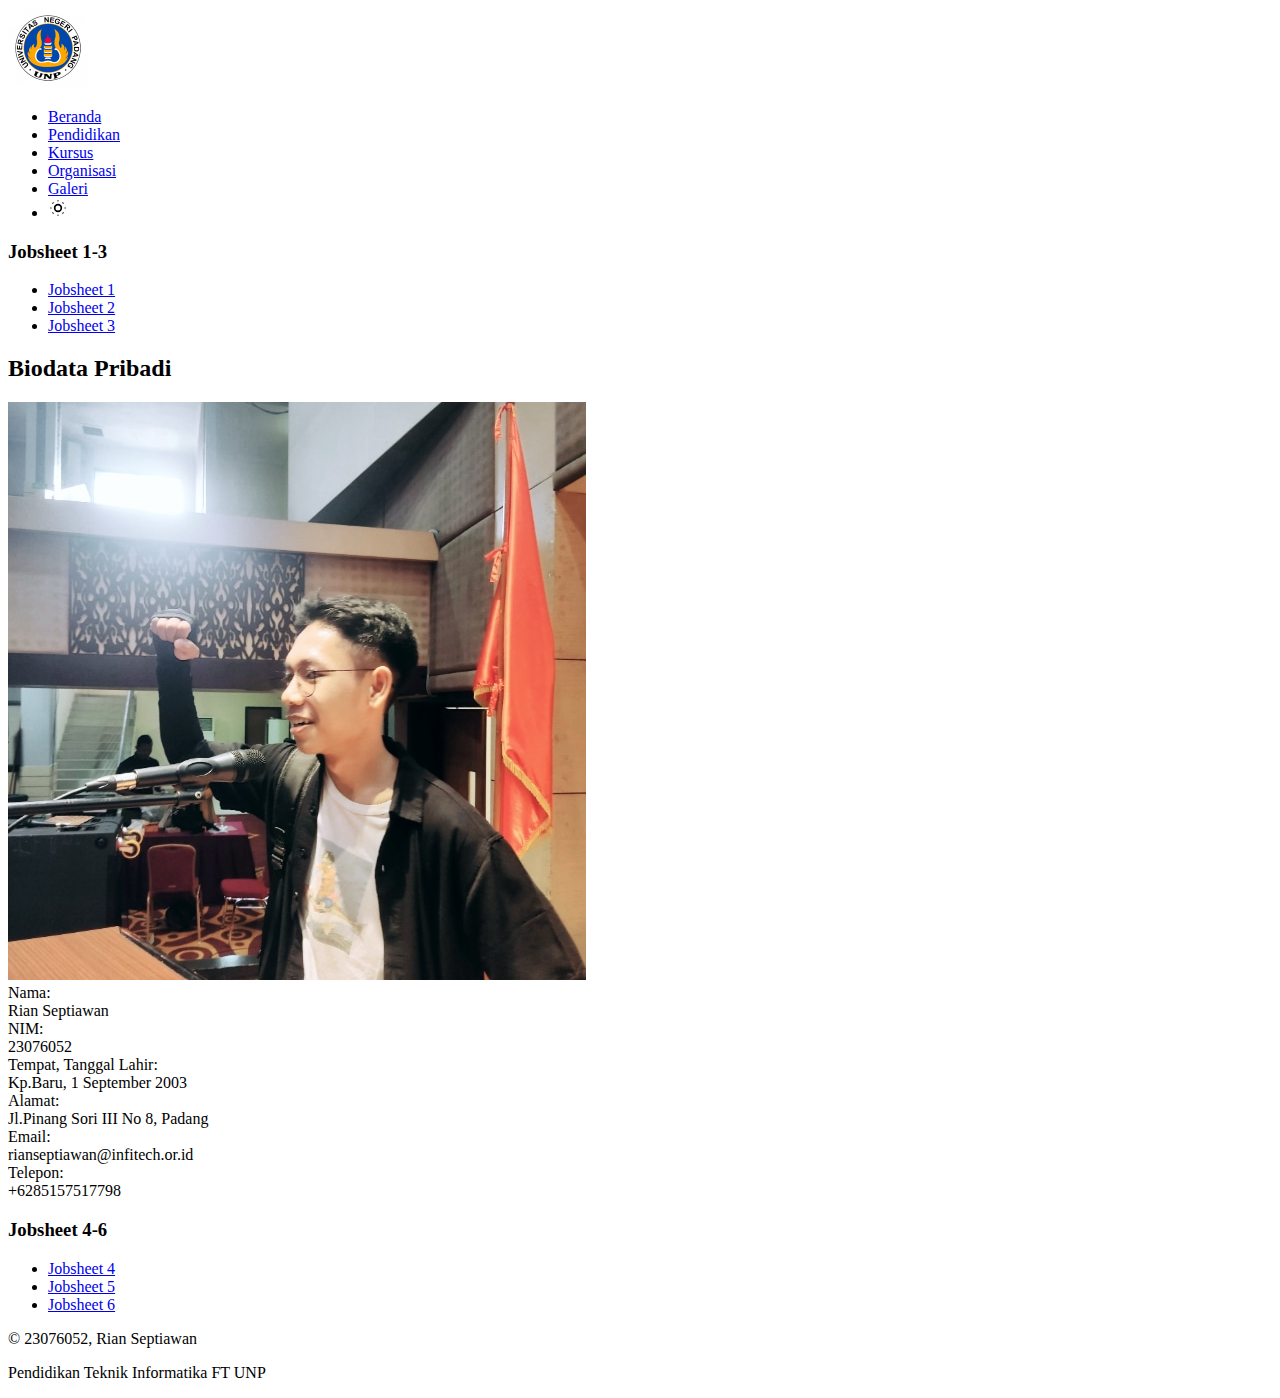
==== index.html @ 5743c3e9 "index" ====
<!DOCTYPE html>
<html lang="id">
  <head>
    <meta charset="UTF-8" />
    <meta name="viewport" content="width=device-width, initial-scale=1.0" />
    <title>Rian Septiawan - Portofolio Pendidikan Teknik Informatika UNP</title>
    <meta
      name="description"
      content="Portofolio Rian Septiawan, mahasiswa Pendidikan Teknik Informatika UNP, dengan pengalaman di bidang IT, web development, dan organisasi kampus."
    />
    <meta
      name="keywords"
      content="Rian Septiawan, Portofolio, UNP, Pendidikan Teknik Informatika, Web Development, INFITECH, USKO FT UNP"
    />
    <meta name="author" content="Rian Septiawan" />
    <meta
      property="og:title"
      content="Rian Septiawan - Portofolio Pendidikan Teknik Informatika UNP"
    />
    <meta
      property="og:description"
      content="Portofolio Rian Septiawan, mahasiswa Pendidikan Teknik Informatika UNP, dengan pengalaman di bidang IT, web development, dan organisasi kampus."
    />
    <meta
      property="og:image"
      content="https://rianseptiawan.my.id/gambar/foto.jpg"
    />
    <meta property="og:url" content="https://rianseptiawan.my.id" />
    <meta property="og:type" content="website" />
    <meta name="twitter:card" content="summary_large_image" />
    <meta
      name="twitter:title"
      content="Rian Septiawan - Portofolio Pendidikan Teknik Informatika UNP"
    />
    <meta
      name="twitter:description"
      content="Portofolio Rian Septiawan, mahasiswa Pendidikan Teknik Informatika UNP, dengan pengalaman di bidang IT, web development, dan organisasi kampus."
    />
    <meta
      name="twitter:image"
      content="https://rianseptiawan.my.id/gambar/foto.jpg"
    />
    <link rel="canonical" href="https://rianseptiawan.my.id" />
    <link rel="stylesheet" href="gaya/utama.css" />
    <link
      href="https://fonts.googleapis.com/css2?family=Poppins:wght@300;400;500;600;700&display=swap"
      rel="stylesheet"
    />
    <script src="script.js" defer></script>

    <script type="application/ld+json">
      {
        "@context": "https://schema.org",
        "@type": "Person",
        "name": "Rian Septiawan",
        "url": "https://rianseptiawan.my.id",
        "image": "https://rianseptiawan.my.id/gambar/foto.jpg",
        "sameAs": ["mailto:rianseptiawan@infitech.or.id"],
        "jobTitle": "Mahasiswa",
        "worksFor": {
          "@type": "Organization",
          "name": "Universitas Negeri Padang"
        },
        "description": "Mahasiswa Pendidikan Teknik Informatika UNP, dengan pengalaman di bidang IT, web development, dan organisasi kampus.",
        "address": {
          "@type": "PostalAddress",
          "addressLocality": "Padang",
          "addressRegion": "Sumatera Barat",
          "addressCountry": "Indonesia"
        },
        "alumniOf": [
          {
            "@type": "Organization",
            "name": "SMA Negeri 1 Lubuk Sikaping"
          }
        ]
      }
    </script>
  </head>
  <body>
    <div class="container">
      <div class="kepala">
        <div class="logo">
          <img src="gambar/logo.png" alt="Logo Website" />
        </div>
      </div>

      <div class="menu">
        <ul>
          <li>
            <a href="#" class="active" onclick="loadContent('beranda')"
              >Beranda</a
            >
          </li>
          <li>
            <a href="#" onclick="loadContent('pendidikan-formal')"
              >Pendidikan</a
            >
          </li>
          <li>
            <a href="#" onclick="loadContent('pendidikan-non-formal')"
              >Kursus</a
            >
          </li>
          <li>
            <a href="#" onclick="loadContent('pengalaman-organisasi')"
              >Organisasi</a
            >
          </li>
          <li><a href="#" onclick="loadContent('galeri')">Galeri</a></li>
          <li class="theme-toggle-container">
            <div
              id="theme-toggle"
              class="theme-toggle"
              title="Toggle Dark/Light Mode"
            >
              <svg
                width="20"
                height="20"
                viewBox="0 0 24 24"
                fill="none"
                stroke="currentColor"
                stroke-width="2"
              >
                <path
                  class="sun"
                  d="M12 3v1m0 16v1m9-9h-1M4 12H3m15.364 6.364l-.707-.707M6.343 6.343l-.707-.707m12.728 0l-.707.707M6.343 17.657l-.707.707M16 12a4 4 0 11-8 0 4 4 0 018 0z"
                ></path>
                <path
                  class="moon"
                  d="M21 12.79A9 9 0 1111.21 3 A7 7 0 0021 12.79z"
                  style="display: none"
                ></path>
              </svg>
            </div>
          </li>
        </ul>
      </div>

      <div class="konten">
        <div class="sisi_kiri">
          <h3>Jobsheet 1-3</h3>
          <ul>
            <li><a href="berkas/jobsheet1.pdf" download>Jobsheet 1</a></li>
            <li><a href="berkas/jobsheet2.pdf" download>Jobsheet 2</a></li>
            <li><a href="berkas/jobsheet3.pdf" download>Jobsheet 3</a></li>
          </ul>
        </div>

        <div class="badan" id="konten-utama">
          <div id="beranda">
            <h2>Biodata Pribadi</h2>
            <div class="biodata">
              <img src="gambar/foto.jpg" alt="Foto Diri" class="foto-profil" />
              <div class="detail-biodata">
                <div class="bio-item">
                  <div class="bio-label">Nama:</div>
                  <div class="bio-value">Rian Septiawan</div>
                </div>
                <div class="bio-item">
                  <div class="bio-label">NIM:</div>
                  <div class="bio-value">23076052</div>
                </div>
                <div class="bio-item">
                  <div class="bio-label">Tempat, Tanggal Lahir:</div>
                  <div class="bio-value">Kp.Baru, 1 September 2003</div>
                </div>
                <div class="bio-item">
                  <div class="bio-label">Alamat:</div>
                  <div class="bio-value">Jl.Pinang Sori III No 8, Padang</div>
                </div>
                <div class="bio-item">
                  <div class="bio-label">Email:</div>
                  <div class="bio-value">rianseptiawan@infitech.or.id</div>
                </div>
                <div class="bio-item">
                  <div class="bio-label">Telepon:</div>
                  <div class="bio-value">+6285157517798</div>
                </div>
              </div>
            </div>
          </div>

          <div id="pendidikan-formal" style="display: none">
            <h2>Pendidikan Formal</h2>
            <div class="timeline">
              <div class="timeline-item">
                <div class="timeline-year">2023 - Sekarang</div>
                <div class="timeline-content">
                  <h3>Universitas Negeri Padang</h3>
                  <p>Pendidikan Teknik Informatika</p>
                </div>
              </div>
              <div class="timeline-item">
                <div class="timeline-year">2018 - 2021</div>
                <div class="timeline-content">
                  <h3>SMA Negeri 1 Lubuk Sikaping</h3>
                  <p>Jurusan IPA</p>
                </div>
              </div>
              <div class="timeline-item">
                <div class="timeline-year">2015 - 2018</div>
                <div class="timeline-content">
                  <h3>SMP Negeri 2 Dua Koto</h3>
                </div>
              </div>
              <div class="timeline-item">
                <div class="timeline-year">2009 - 2015</div>
                <div class="timeline-content">
                  <h3>SD Negeri 25 Dua Koto</h3>
                </div>
              </div>
            </div>
          </div>

          <div id="pendidikan-non-formal" style="display: none">
            <h2>Pendidikan Non Formal</h2>
            <div class="kursus-list">
              <div class="kursus-item">
                <h3>
                  Membangun Website dengan Wordpress & HTML bagi Pengembang
                  Internet
                </h3>
                <p>IDS Education, 2021</p>
                <p>Materi: Wordpress, HTML, CSS, JavaScript,</p>
              </div>
              <div class="kursus-item">
                <h3>
                  Mengaplikasikan Strategi Inbounding Marketing Untuk Spesialis
                  Pemasaran
                </h3>
                <p>Arkademi, 2021</p>
                <p>Level: Intermediate</p>
              </div>
            </div>
          </div>

          <div id="pengalaman-organisasi" style="display: none">
            <h2>Pengalaman Organisasi</h2>
            <div class="organisasi-list">
              <div class="organisasi-item">
                <h3>Unit Kegiatan IT UNP ( INFITECH )</h3>
                <p>Anggota, 2024 - Sekarang</p>
                <p>Terlibat dalam berbagai proyek dan kompetisi pemrograman</p>
              </div>
              <div class="organisasi-item">
                <h3>Unit Seni Kampus Orange (USKO FT UNP)</h3>
                <p>Koordinator Bidang Musik, 2024 - Sekarang</p>
                <p>
                  Bertanggung jawab Mengkoordinir bidang musik dalam berbagai
                  kegiatan acara yang ada
                </p>
              </div>
            </div>
          </div>

          <div id="galeri" style="display: none">
            <h2>Galeri Photo</h2>
            <div class="galeri-container">
              <div class="galeri-item">
                <img src="gambar/galeri1.jpg" alt="Foto 1" />
                <p>Krida FT UNP 2023</p>
              </div>
              <div class="galeri-item">
                <img src="gambar/galeri2.jpg" alt="Foto 2" />
                <p>Praktikum Pemrograman Web</p>
              </div>
              <div class="galeri-item">
                <img src="gambar/galeri3.jpg" alt="Foto 3" />
                <p>Hackathon 2023</p>
              </div>
              <div class="galeri-item">
                <img src="gambar/galeri4.jpg" alt="Foto 4" />
                <p>Raising Found - Peduli Galodo Sumbar</p>
              </div>
              <div class="galeri-item">
                <img src="gambar/galeri5.jpg" alt="Foto 5" />
                <p>Krida 2023 (FT UNP)</p>
              </div>
              <div class="galeri-item">
                <img src="gambar/galeri6.jpg" alt="Foto 6" />
                <p>Engginering Expo 2024 (FT UNP)</p>
              </div>
              <div class="galeri-item">
                <img src="gambar/galeri7.jpg" alt="Foto 7" />
                <p>krida 2024 (FT UNP)</p>
              </div>
              <div class="galeri-item">
                <img src="gambar/galeri8.jpg" alt="Foto 8" />
                <p>Blok FT UNP</p>
              </div>
              <div class="galeri-item">
                <img src="gambar/galeri9.jpg" alt="Foto 9" />
                <p>Perform krida 2024 (FT UNP)</p>
              </div>
            </div>
          </div>
        </div>

        <div class="sisi_kanan">
          <h3>Jobsheet 4-6</h3>
          <ul>
            <li><a href="berkas/jobsheet4.pdf" download>Jobsheet 4</a></li>
            <li><a href="berkas/jobsheet5.pdf" download>Jobsheet 5</a></li>
            <li><a href="berkas/jobsheet6.pdf" download>Jobsheet 6</a></li>
          </ul>
        </div>
      </div>

      <div class="kaki">
        <p>&copy; 23076052, Rian Septiawan</p>
        <p>Pendidikan Teknik Informatika FT UNP</p>
      </div>
    </div>
  </body>
</html>
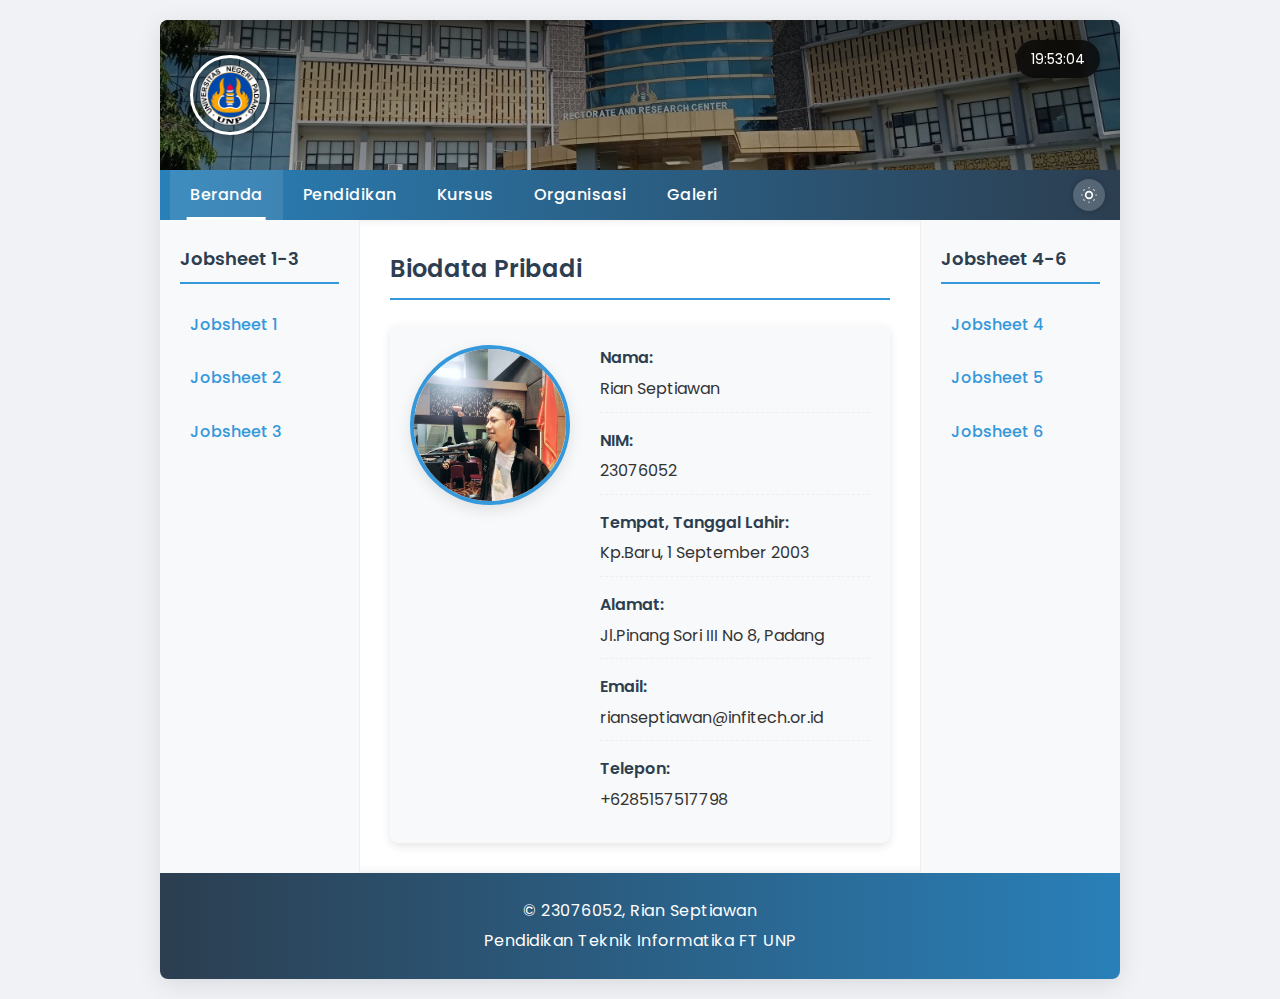
==== commit dcb7bee4: "title & icon" ====
--- a/index.html
+++ b/index.html
@@ -3,7 +3,9 @@
   <head>
     <meta charset="UTF-8" />
     <meta name="viewport" content="width=device-width, initial-scale=1.0" />
-    <title>Rian Septiawan - Portofolio Pendidikan Teknik Informatika UNP</title>
+    <title>Rian Septiawan</title>
+    <link rel="icon" href="gambar/logo.ico" type="image/x-icon" />
+    <link rel="shortcut icon" href="gambar/logo.ico" type="image/x-icon" />
     <meta
       name="description"
       content="Portofolio Rian Septiawan, mahasiswa Pendidikan Teknik Informatika UNP, dengan pengalaman di bidang IT, web development, dan organisasi kampus."
--- a/gaya/utama.css
+++ b/gaya/utama.css
@@ -0,0 +1,774 @@
+:root {
+  --bg-color: #f0f2f5;
+  --text-color: #333;
+  --container-bg: #fff;
+  --menu-gradient: linear-gradient(to right, #2980b9, #2c3e50);
+  --footer-gradient: linear-gradient(to right, #2c3e50, #2980b9);
+  --sidebar-bg: #f8f9fa;
+  --card-bg: #f8f9fa;
+  --card-border: #eee;
+  --heading-color: #2c3e50;
+  --link-color: #3498db;
+  --link-hover: #2980b9;
+  --timeline-bg: linear-gradient(to bottom, #3498db, #2c3e50);
+  --shadow-color: rgba(0, 0, 0, 0.1);
+  --shadow-hover: rgba(0, 0, 0, 0.15);
+}
+
+[data-theme="dark"] {
+  --bg-color: #1a1a1a;
+  --text-color: #f0f0f0;
+  --container-bg: #2d2d2d;
+  --menu-gradient: linear-gradient(to right, #1a2530, #0f1721);
+  --footer-gradient: linear-gradient(to right, #0f1721, #1a2530);
+  --sidebar-bg: #252525;
+  --card-bg: #333333;
+  --card-border: #444;
+  --heading-color: #3498db;
+  --link-color: #5dade2;
+  --link-hover: #3498db;
+  --timeline-bg: linear-gradient(to bottom, #3498db, #1a2530);
+  --shadow-color: rgba(0, 0, 0, 0.3);
+  --shadow-hover: rgba(0, 0, 0, 0.5);
+}
+
+* {
+  margin: 0;
+  padding: 0;
+  box-sizing: border-box;
+  font-family: "Poppins", "Segoe UI", Tahoma, Geneva, Verdana, sans-serif;
+}
+
+body {
+  background-color: var(--bg-color);
+  color: var(--text-color);
+  line-height: 1.6;
+  transition: background-color 0.3s ease, color 0.3s ease;
+}
+
+.container {
+  width: 960px;
+  margin: 20px auto;
+  background-color: var(--container-bg);
+  box-shadow: 0 5px 25px var(--shadow-color);
+  border-radius: 8px;
+  overflow: hidden;
+}
+
+.kepala {
+  height: 150px;
+  background-image: linear-gradient(rgba(0, 0, 0, 0.6), rgba(0, 0, 0, 0.3)),
+    url("../gambar/header-bg.jpg");
+  background-size: cover;
+  background-position: center;
+  position: relative;
+  transition: all 0.5s ease;
+}
+
+.kepala:hover {
+  background-position: center 45%;
+}
+
+.logo {
+  position: absolute;
+  top: 35px;
+  left: 30px;
+}
+
+.logo img {
+  width: 80px;
+  height: 80px;
+  border-radius: 50%;
+  box-shadow: 0 0 15px rgba(0, 0, 0, 0.5);
+  transition: transform 0.3s ease;
+  border: 3px solid #fff;
+}
+
+.logo img:hover {
+  transform: scale(1.1);
+}
+
+.theme-toggle-container {
+  margin-left: auto;
+  display: flex;
+  align-items: center;
+  justify-content: center;
+}
+
+.theme-toggle {
+  cursor: pointer;
+  background: rgba(255, 255, 255, 0.2);
+  border-radius: 50%;
+  width: 32px;
+  height: 32px;
+  display: flex;
+  align-items: center;
+  justify-content: center;
+  color: white;
+  transition: all 0.3s ease;
+  box-shadow: 0 0 5px rgba(0, 0, 0, 0.2);
+  margin-right: 15px;
+  position: relative;
+}
+
+.theme-toggle:hover {
+  transform: rotate(30deg);
+  background: rgba(255, 255, 255, 0.3);
+}
+
+.menu {
+  height: 50px;
+  background: var(--menu-gradient);
+  color: #fff;
+}
+
+.menu ul {
+  list-style: none;
+  display: flex;
+  height: 100%;
+  padding-left: 10px;
+}
+
+.menu ul li {
+  display: flex;
+  align-items: center;
+}
+
+.menu ul li a {
+  color: #fff;
+  text-decoration: none;
+  padding: 0 20px;
+  height: 100%;
+  display: flex;
+  align-items: center;
+  transition: all 0.3s;
+  font-weight: 500;
+  letter-spacing: 0.5px;
+  position: relative;
+}
+
+.menu ul li a:after {
+  content: "";
+  position: absolute;
+  width: 0;
+  height: 3px;
+  background: #fff;
+  bottom: 0;
+  left: 50%;
+  transform: translateX(-50%);
+  transition: width 0.3s;
+}
+
+.menu ul li a:hover:after,
+.menu ul li a.active:after {
+  width: 70%;
+}
+
+.menu ul li a:hover,
+.menu ul li a.active {
+  background-color: rgba(255, 255, 255, 0.1);
+}
+
+.konten {
+  display: flex;
+  box-shadow: 0 0 10px var(--shadow-color) inset;
+}
+
+.sisi_kiri {
+  width: 200px;
+  padding: 25px 20px;
+  background-color: var(--sidebar-bg);
+  border-right: 1px solid var(--card-border);
+}
+
+.sisi_kiri h3,
+.sisi_kanan h3 {
+  margin-bottom: 20px;
+  color: var(--heading-color);
+  border-bottom: 2px solid var(--link-color);
+  padding-bottom: 8px;
+  font-size: 18px;
+  font-weight: 600;
+}
+
+.sisi_kiri ul,
+.sisi_kanan ul {
+  list-style: none;
+}
+
+.sisi_kiri ul li,
+.sisi_kanan ul li {
+  margin-bottom: 12px;
+}
+
+.sisi_kiri ul li a,
+.sisi_kanan ul li a {
+  color: var(--link-color);
+  text-decoration: none;
+  transition: all 0.3s;
+  display: block;
+  padding: 8px 10px;
+  border-radius: 4px;
+  font-weight: 500;
+}
+
+.sisi_kiri ul li a:hover,
+.sisi_kanan ul li a:hover {
+  color: var(--link-hover);
+  background-color: rgba(52, 152, 219, 0.1);
+  transform: translateX(5px);
+}
+
+.badan {
+  flex: 1;
+  padding: 30px;
+  min-height: 500px;
+}
+
+.badan h2 {
+  color: var(--heading-color);
+  margin-bottom: 25px;
+  padding-bottom: 10px;
+  border-bottom: 2px solid var(--link-color);
+  font-weight: 600;
+}
+
+.sisi_kanan {
+  width: 200px;
+  padding: 25px 20px;
+  background-color: var(--sidebar-bg);
+  border-left: 1px solid var(--card-border);
+}
+
+.kaki {
+  clear: both;
+  padding: 20px;
+  background: var(--footer-gradient);
+  text-align: center;
+  color: #fff;
+}
+
+.kaki p {
+  margin: 5px 0;
+  letter-spacing: 0.5px;
+}
+
+.biodata {
+  display: flex;
+  margin-top: 20px;
+  background-color: var(--card-bg);
+  padding: 20px;
+  border-radius: 8px;
+  box-shadow: 0 3px 10px var(--shadow-color);
+}
+
+.foto-profil {
+  width: 160px;
+  height: 160px;
+  border-radius: 50%;
+  object-fit: cover;
+  margin-right: 30px;
+  border: 4px solid var(--link-color);
+  transition: all 0.3s ease;
+  box-shadow: 0 5px 15px var(--shadow-color);
+  flex-shrink: 0;
+}
+
+.foto-profil:hover {
+  transform: scale(1.05);
+  border-color: var(--heading-color);
+}
+
+.detail-biodata {
+  flex: 1;
+}
+
+.bio-item {
+  margin-bottom: 15px;
+  border-bottom: 1px dashed var(--card-border);
+  padding-bottom: 10px;
+}
+
+.bio-item:last-child {
+  margin-bottom: 0;
+  border-bottom: none;
+}
+
+.bio-label {
+  color: var(--heading-color);
+  font-weight: 600;
+  margin-bottom: 5px;
+}
+
+.bio-value {
+  color: var(--text-color);
+}
+
+.detail-biodata p {
+  display: none;
+}
+
+.timeline {
+  position: relative;
+  margin: 30px 0;
+  padding-left: 20px;
+}
+
+.timeline::before {
+  content: "";
+  position: absolute;
+  left: 140px;
+  top: 0;
+  height: 100%;
+  width: 3px;
+  background: var(--timeline-bg);
+  border-radius: 3px;
+}
+
+.timeline-item {
+  position: relative;
+  padding-left: 150px;
+  margin-bottom: 40px;
+}
+
+.timeline-item:last-child {
+  margin-bottom: 0;
+}
+
+.timeline-year {
+  position: absolute;
+  left: 0;
+  width: 120px;
+  text-align: right;
+  font-weight: bold;
+  color: var(--heading-color);
+}
+
+.timeline-item::after {
+  content: "";
+  position: absolute;
+  left: 136px;
+  top: 5px;
+  width: 12px;
+  height: 12px;
+  border-radius: 50%;
+  background-color: var(--link-color);
+  border: 2px solid var(--container-bg);
+  box-shadow: 0 0 0 3px rgba(52, 152, 219, 0.3);
+}
+
+.timeline-content {
+  padding: 15px;
+  background-color: var(--card-bg);
+  border-radius: 8px;
+  box-shadow: 0 3px 10px var(--shadow-color);
+  transition: transform 0.3s ease;
+}
+
+.timeline-content:hover {
+  transform: translateY(-5px);
+  box-shadow: 0 5px 15px var(--shadow-hover);
+}
+
+.timeline-content h3 {
+  margin-bottom: 8px;
+  color: var(--heading-color);
+  font-weight: 600;
+}
+
+.kursus-list {
+  margin-top: 25px;
+}
+
+.kursus-item {
+  margin-bottom: 25px;
+  padding: 20px;
+  background-color: var(--card-bg);
+  border-radius: 8px;
+  box-shadow: 0 3px 10px var(--shadow-color);
+  transition: transform 0.3s ease;
+  border-left: 4px solid var(--link-color);
+}
+
+.kursus-item:hover {
+  transform: translateY(-5px);
+  box-shadow: 0 5px 15px var(--shadow-hover);
+}
+
+.kursus-item h3 {
+  margin-bottom: 12px;
+  color: var(--heading-color);
+  font-weight: 600;
+}
+
+.kursus-item p {
+  color: var(--text-color);
+  margin-bottom: 5px;
+}
+
+.organisasi-list {
+  margin-top: 25px;
+}
+
+.organisasi-item {
+  margin-bottom: 25px;
+  padding: 20px;
+  background-color: var(--card-bg);
+  border-radius: 8px;
+  box-shadow: 0 3px 10px var(--shadow-color);
+  transition: transform 0.3s ease;
+  border-left: 4px solid var(--link-color);
+}
+
+.organisasi-item:hover {
+  transform: translateY(-5px);
+  box-shadow: 0 5px 15px var(--shadow-hover);
+}
+
+.organisasi-item h3 {
+  margin-bottom: 12px;
+  color: var(--heading-color);
+  font-weight: 600;
+}
+
+.organisasi-item p {
+  color: var(--text-color);
+  margin-bottom: 5px;
+}
+
+.galeri-container {
+  display: grid;
+  grid-template-columns: repeat(3, 1fr);
+  gap: 20px;
+  margin-top: 25px;
+}
+
+.galeri-item {
+  border-radius: 8px;
+  overflow: hidden;
+  box-shadow: 0 3px 10px var(--shadow-color);
+  transition: all 0.3s ease;
+  cursor: pointer;
+}
+
+.galeri-item:hover {
+  transform: translateY(-10px);
+  box-shadow: 0 10px 20px var(--shadow-hover);
+}
+
+.galeri-item img {
+  width: 100%;
+  height: 160px;
+  object-fit: cover;
+  transition: transform 0.5s ease;
+}
+
+.galeri-item:hover img {
+  transform: scale(1.1);
+}
+
+.galeri-item p {
+  padding: 12px;
+  background-color: var(--card-bg);
+  text-align: center;
+  font-weight: 500;
+  color: var(--heading-color);
+}
+
+@keyframes fadeIn {
+  from {
+    opacity: 0;
+    transform: translateY(20px);
+  }
+  to {
+    opacity: 1;
+    transform: translateY(0);
+  }
+}
+
+.fade-in {
+  animation: fadeIn 0.5s ease-out;
+}
+
+#current-time {
+  position: absolute;
+  right: 20px;
+  top: 20px;
+  background: rgba(0, 0, 0, 0.7);
+  color: white;
+  padding: 8px 15px;
+  border-radius: 20px;
+  font-size: 14px;
+  box-shadow: 0 0 10px rgba(0, 0, 0, 0.3);
+  backdrop-filter: blur(5px);
+}
+
+.modal {
+  display: none;
+  position: fixed;
+  z-index: 1000;
+  padding-top: 50px;
+  left: 0;
+  top: 0;
+  width: 100%;
+  height: 100%;
+  overflow: auto;
+  background-color: rgba(0, 0, 0, 0.9);
+  backdrop-filter: blur(5px);
+  transition: opacity 0.3s ease;
+}
+
+.modal-content {
+  display: block;
+  margin: 0 auto;
+  max-width: 80%;
+  max-height: 80vh;
+  object-fit: contain;
+  box-shadow: 0 0 20px rgba(255, 255, 255, 0.1);
+  border-radius: 5px;
+  transform: scale(0.95);
+  opacity: 0;
+  transition: all 0.3s ease;
+}
+
+.modal.show .modal-content {
+  transform: scale(1);
+  opacity: 1;
+}
+
+.modal-caption {
+  margin: 15px auto;
+  display: block;
+  width: 80%;
+  max-width: 700px;
+  text-align: center;
+  color: #fff;
+  font-weight: 500;
+  font-size: 1rem;
+}
+
+.close {
+  position: absolute;
+  top: 15px;
+  right: 35px;
+  color: #f1f1f1;
+  font-size: 40px;
+  font-weight: bold;
+  transition: all 0.3s;
+  z-index: 1001;
+}
+
+.close:hover,
+.close:focus {
+  color: #bbb;
+  text-decoration: none;
+  cursor: pointer;
+  transform: rotate(90deg);
+}
+
+.prev,
+.next {
+  cursor: pointer;
+  position: absolute;
+  top: 50%;
+  width: auto;
+  padding: 16px;
+  margin-top: -50px;
+  color: white;
+  font-weight: bold;
+  font-size: 30px;
+  transition: 0.3s ease;
+  border-radius: 0 3px 3px 0;
+  user-select: none;
+  -webkit-user-select: none;
+  background-color: rgba(0, 0, 0, 0.3);
+}
+
+.next {
+  right: 0;
+  border-radius: 3px 0 0 3px;
+}
+
+.prev {
+  left: 0;
+  border-radius: 0 3px 3px 0;
+}
+
+.prev:hover,
+.next:hover {
+  background-color: rgba(0, 0, 0, 0.8);
+}
+
+@media screen and (max-width: 980px) {
+  .container {
+    width: 95%;
+    margin: 10px auto;
+  }
+}
+
+@media screen and (max-width: 768px) {
+  .konten {
+    flex-direction: column;
+  }
+
+  .badan {
+    order: 1;
+  }
+
+  .sisi_kiri {
+    order: 2;
+    width: 100%;
+    border: none;
+    border-top: 1px solid var(--card-border);
+    padding-top: 25px;
+    margin-top: 20px;
+  }
+
+  .sisi_kanan {
+    order: 3;
+    width: 100%;
+    border: none;
+    border-top: 1px solid var(--card-border);
+    padding-top: 25px;
+  }
+
+  .kepala {
+    height: 120px;
+  }
+
+  .logo img {
+    width: 60px;
+    height: 60px;
+  }
+
+  .menu {
+    height: auto;
+  }
+
+  .menu ul {
+    flex-wrap: wrap;
+    justify-content: center;
+    padding: 0;
+  }
+
+  .menu ul li {
+    width: auto;
+  }
+
+  .menu ul li a {
+    padding: 12px 15px;
+    text-align: center;
+    font-size: 0.9rem;
+  }
+
+  .galeri-container {
+    grid-template-columns: repeat(2, 1fr);
+  }
+
+  .biodata {
+    flex-direction: column;
+    align-items: center;
+    text-align: center;
+  }
+
+  .foto-profil {
+    margin-right: 0;
+    margin-bottom: 25px;
+  }
+
+  .detail-biodata {
+    width: 100%;
+  }
+
+  .bio-item {
+    text-align: center;
+    padding: 0 15px 15px;
+  }
+
+  .bio-label {
+    border-bottom: 1px solid var(--card-border);
+    padding-bottom: 5px;
+    margin-bottom: 8px;
+    color: var(--link-color);
+  }
+
+  .theme-toggle-container {
+    width: 100%;
+    justify-content: center;
+    margin: 5px 0;
+  }
+
+  .theme-toggle {
+    margin: 0;
+  }
+
+  .theme-toggle {
+    top: 15px;
+    right: 65px;
+  }
+}
+
+@media screen and (max-width: 480px) {
+  .galeri-container {
+    grid-template-columns: 1fr;
+  }
+
+  .menu ul li a {
+    padding: 10px;
+    font-size: 0.8rem;
+  }
+
+  .timeline-item {
+    padding-left: 120px;
+  }
+
+  .timeline::before {
+    left: 100px;
+  }
+
+  .timeline-item::after {
+    left: 96px;
+  }
+
+  .timeline-year {
+    width: 90px;
+    font-size: 0.9rem;
+  }
+
+  .modal {
+    padding-top: 100px;
+  }
+
+  .modal-content {
+    max-width: 95%;
+  }
+
+  .prev,
+  .next {
+    font-size: 20px;
+    padding: 10px;
+  }
+
+  .close {
+    top: 10px;
+    right: 20px;
+    font-size: 30px;
+  }
+
+  .theme-toggle {
+    width: 28px;
+    height: 28px;
+  }
+
+  .theme-toggle svg {
+    width: 16px;
+    height: 16px;
+  }
+
+  .theme-toggle {
+    width: 35px;
+    height: 35px;
+    top: 15px;
+    right: 60px;
+  }
+}
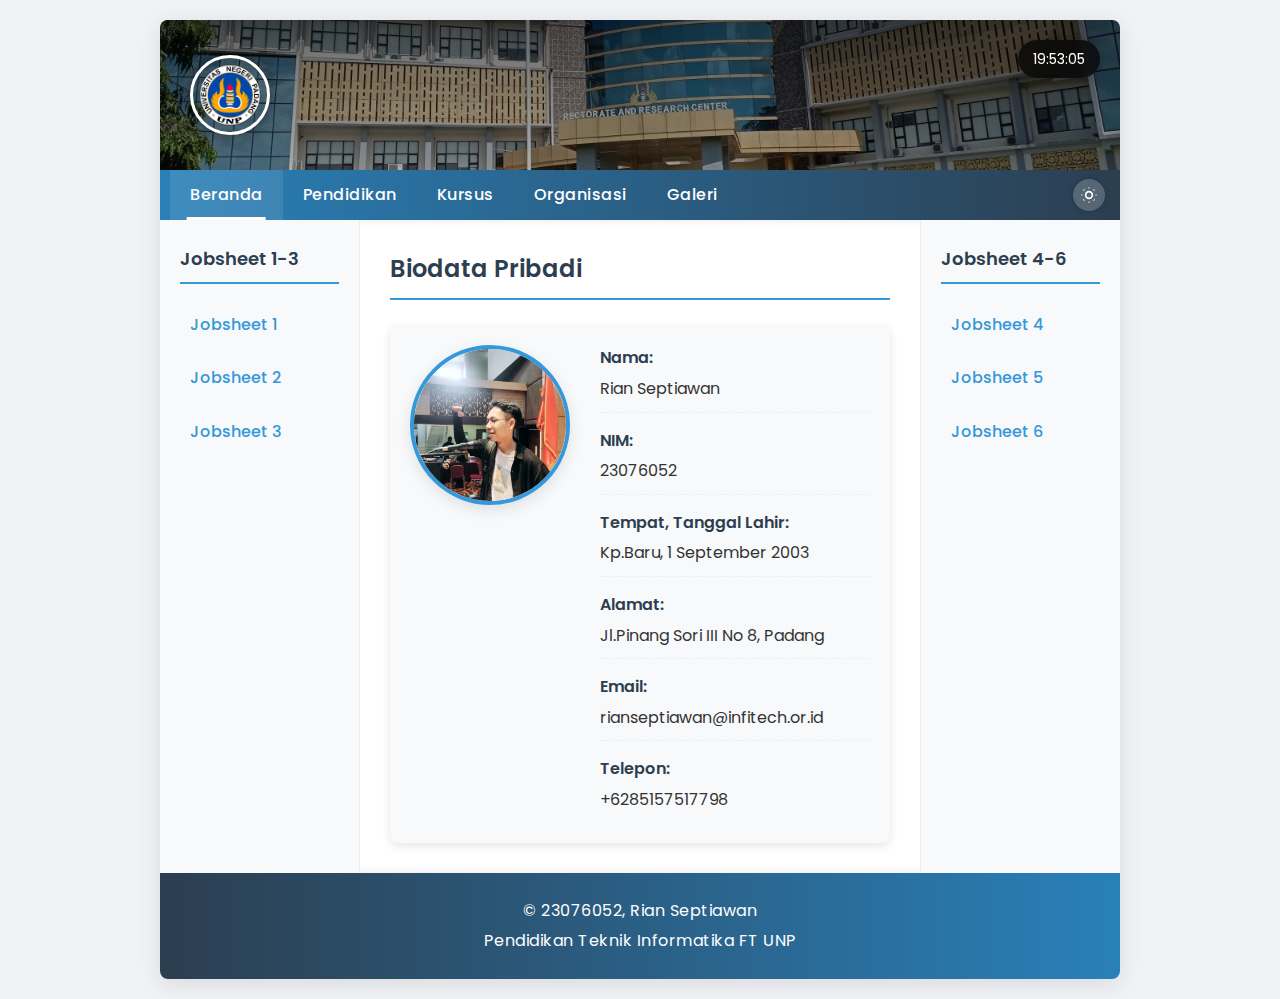
==== commit 52e54ee5: "darkmode button" ====
--- a/index.html
+++ b/index.html
@@ -115,6 +115,7 @@
               id="theme-toggle"
               class="theme-toggle"
               title="Toggle Dark/Light Mode"
+              aria-label="Toggle dark mode"
             >
               <svg
                 width="20"
--- a/gaya/utama.css
+++ b/gaya/utama.css
@@ -655,10 +655,16 @@
     width: auto;
   }
 
-  .menu ul li a {
-    padding: 12px 15px;
-    text-align: center;
-    font-size: 0.9rem;
+  .menu ul li.theme-toggle-container {
+    width: 100%;
+    margin: 5px 0;
+    order: 10; /* Push the toggle to the bottom in flex layout */
+  }
+
+  .theme-toggle {
+    margin: 8px auto;
+    width: 36px;
+    height: 36px;
   }
 
   .galeri-container {
@@ -756,8 +762,8 @@
   }
 
   .theme-toggle {
-    width: 28px;
-    height: 28px;
+    width: 32px;
+    height: 32px;
   }
 
   .theme-toggle svg {
@@ -765,10 +771,10 @@
     height: 16px;
   }
 
+  /* Remove conflicting position styles */
   .theme-toggle {
-    width: 35px;
-    height: 35px;
-    top: 15px;
-    right: 60px;
-  }
-}
+    top: auto;
+    right: auto;
+    position: relative;
+  }
+}
